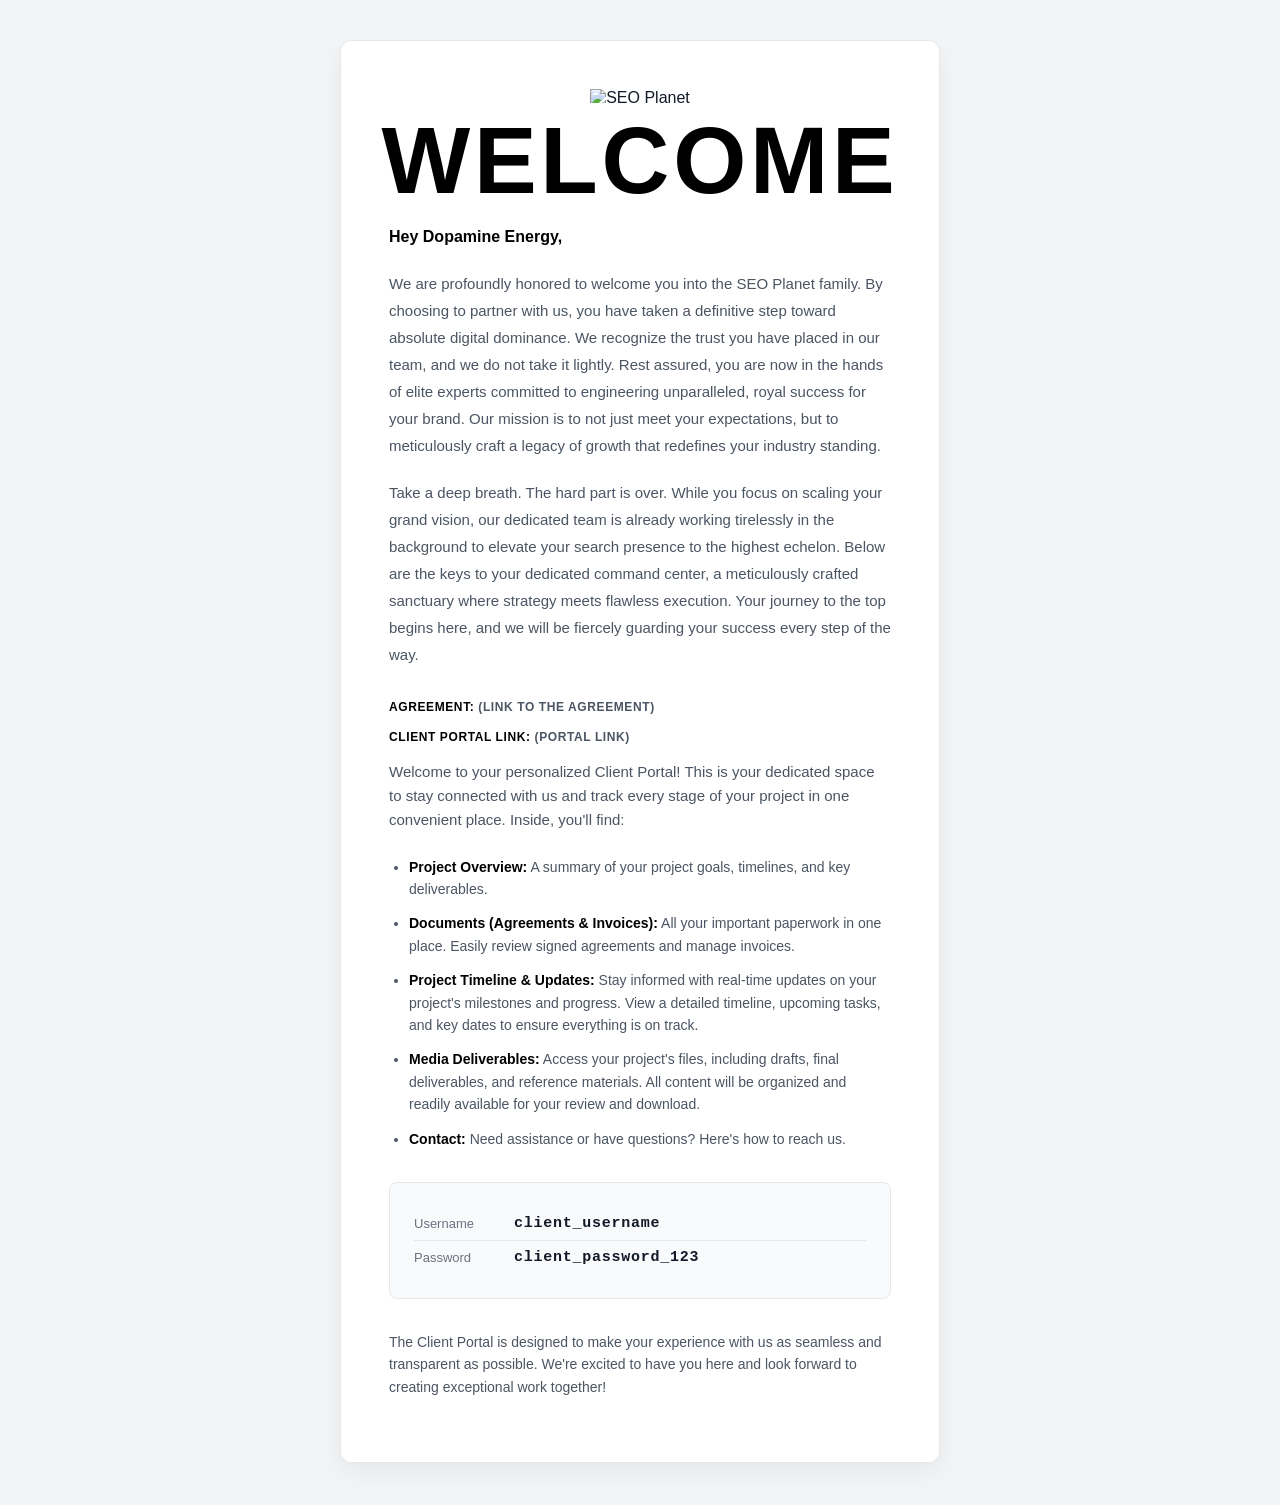
==== email_preview.html @ 51a79c88 "design: stretch WELCOME text to full width of header" ====
<!DOCTYPE html>
<html>
<body style="margin:0;padding:0;background-color:#F3F4F6;font-family:-apple-system,BlinkMacSystemFont,'Segoe UI',Roboto,Helvetica,Arial,sans-serif;color:#111827;">
  <table width="100%" cellpadding="0" cellspacing="0" style="background-color:#F3F4F6;padding:40px 20px;">
    <tr><td align="center">
      <table width="600" cellpadding="0" cellspacing="0" style="background:#ffffff;border-radius:12px;overflow:hidden;box-shadow:0 10px 25px rgba(0,0,0,0.05);border:1px solid #E5E7EB;">
        
        <!-- Welcome Header -->
        <tr><td style="padding:48px 20px 24px 20px;text-align:center;background:#ffffff;">
          <img src="https://portal.seoplanet.in/email-logo.png" alt="SEO Planet" style="height:14px;display:inline-block;margin:0 0 16px 0;" />
          <h1 style="margin:0;color:#000000;font-size:94px;font-weight:900;letter-spacing:0.04em;text-transform:uppercase;line-height:0.9;font-family:'Arial Black',Impact,sans-serif;width:100%;">WELCOME</h1>
        </td></tr>

        <!-- Welcome Message -->
        <tr><td style="padding:0 48px 32px 48px;text-align:left;background:#ffffff;">
          <p style="margin:0 0 24px 0;font-size:16px;font-weight:700;color:#000000;">
            Hey Dopamine Energy,
          </p>
          
          <p style="color:#4B5563;font-size:15px;line-height:1.8;margin:0 0 20px 0;">
            We are profoundly honored to welcome you into the SEO Planet family. By choosing to partner with us, you have taken a definitive step toward absolute digital dominance. We recognize the trust you have placed in our team, and we do not take it lightly. Rest assured, you are now in the hands of elite experts committed to engineering unparalleled, royal success for your brand. Our mission is to not just meet your expectations, but to meticulously craft a legacy of growth that redefines your industry standing.
          </p>
          
          <p style="color:#4B5563;font-size:15px;line-height:1.8;margin:0 0 32px 0;">
            Take a deep breath. The hard part is over. While you focus on scaling your grand vision, our dedicated team is already working tirelessly in the background to elevate your search presence to the highest echelon. Below are the keys to your dedicated command center, a meticulously crafted sanctuary where strategy meets flawless execution. Your journey to the top begins here, and we will be fiercely guarding your success every step of the way.
          </p>

          <p style="margin:0 0 16px 0;font-size:12px;font-weight:800;color:#000000;letter-spacing:0.05em;text-transform:uppercase;">
            AGREEMENT: <a href="#" style="color:#4B5563;text-decoration:none;">(LINK TO THE AGREEMENT)</a>
          </p>

          <p style="margin:0 0 16px 0;font-size:12px;font-weight:800;color:#000000;letter-spacing:0.05em;text-transform:uppercase;">
            CLIENT PORTAL LINK: <a href="https://portal.seoplanet.in" style="color:#4B5563;text-decoration:none;">(PORTAL LINK)</a>
          </p>
          
          <p style="color:#4B5563;font-size:15px;line-height:1.6;margin:0 0 24px 0;">
            Welcome to your personalized Client Portal! This is your dedicated space to stay connected with us and track every stage of your project in one convenient place. Inside, you'll find:
          </p>

          <ul style="color:#4B5563;font-size:14px;line-height:1.6;margin:0 0 32px 0;padding-left:20px;">
            <li style="margin-bottom:12px;"><strong style="color:#000000;">Project Overview:</strong> A summary of your project goals, timelines, and key deliverables.</li>
            <li style="margin-bottom:12px;"><strong style="color:#000000;">Documents (Agreements & Invoices):</strong> All your important paperwork in one place. Easily review signed agreements and manage invoices.</li>
            <li style="margin-bottom:12px;"><strong style="color:#000000;">Project Timeline & Updates:</strong> Stay informed with real-time updates on your project's milestones and progress. View a detailed timeline, upcoming tasks, and key dates to ensure everything is on track.</li>
            <li style="margin-bottom:12px;"><strong style="color:#000000;">Media Deliverables:</strong> Access your project's files, including drafts, final deliverables, and reference materials. All content will be organized and readily available for your review and download.</li>
            <li style="margin-bottom:12px;"><strong style="color:#000000;">Contact:</strong> Need assistance or have questions? Here's how to reach us.</li>
          </ul>

          <!-- Credentials Box -->
          <div style="background:#F9FAFB;border:1px solid #E5E7EB;border-radius:8px;padding:24px;margin-bottom:32px;">
            <table width="100%" cellpadding="0" cellspacing="0">
              <tr>
                <td style="padding:8px 0;color:#6B7280;font-size:13px;width:100px;border-bottom:1px solid #E5E7EB;">Username</td>
                <td style="padding:8px 0;color:#111827;font-size:15px;font-family:monospace;letter-spacing:0.05em;border-bottom:1px solid #E5E7EB;font-weight:700;">client_username</td>
              </tr>
              <tr>
                <td style="padding:8px 0;color:#6B7280;font-size:13px;">Password</td>
                <td style="padding:8px 0;color:#111827;font-size:15px;font-family:monospace;letter-spacing:0.05em;font-weight:700;">client_password_123</td>
              </tr>
            </table>
          </div>
          
          <p style="color:#4B5563;font-size:14px;line-height:1.6;margin:0 0 32px 0;">
            The Client Portal is designed to make your experience with us as seamless and transparent as possible. We're excited to have you here and look forward to creating exceptional work together!
          </p>
        </td></tr>
      </table>
    </td></tr>
  </table>
</body>
</html>
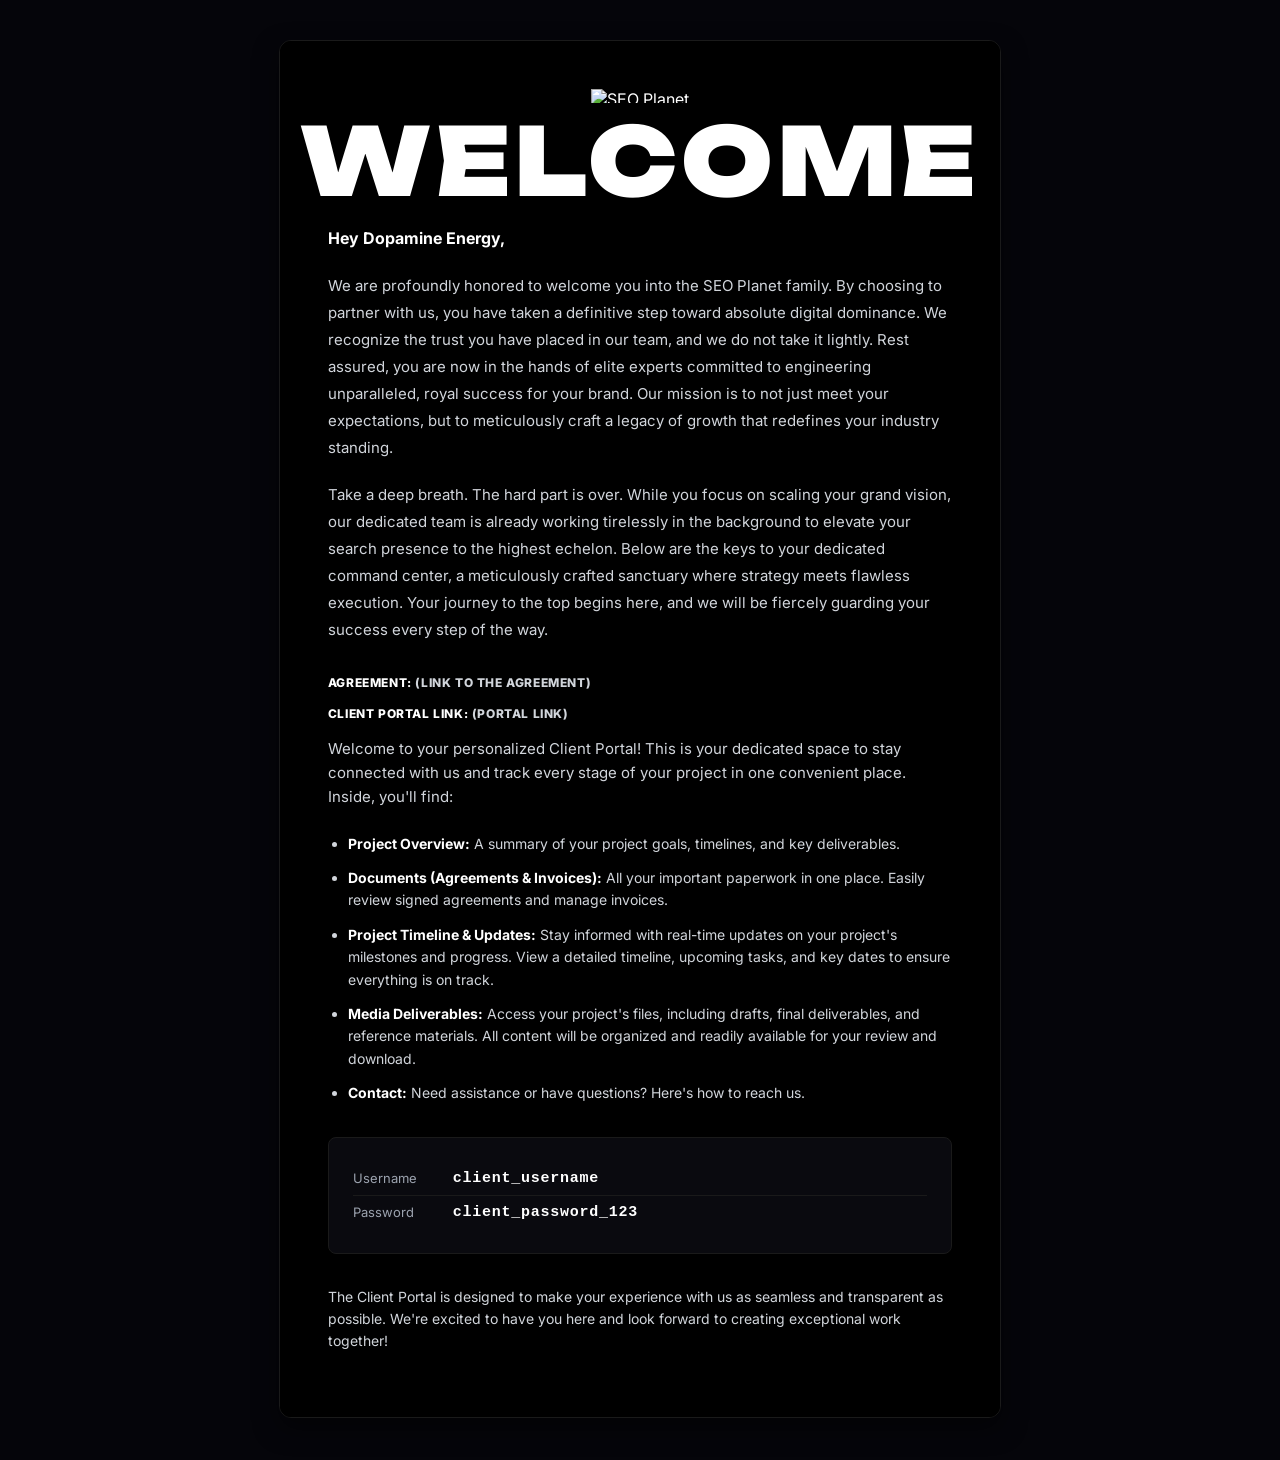
==== commit 85b51cbe: "design: switch back to premium black theme and use website fonts" ====
--- a/email_preview.html
+++ b/email_preview.html
@@ -1,65 +1,68 @@
 <!DOCTYPE html>
 <html>
-<body style="margin:0;padding:0;background-color:#F3F4F6;font-family:-apple-system,BlinkMacSystemFont,'Segoe UI',Roboto,Helvetica,Arial,sans-serif;color:#111827;">
-  <table width="100%" cellpadding="0" cellspacing="0" style="background-color:#F3F4F6;padding:40px 20px;">
+<head>
+  <link href="https://fonts.googleapis.com/css2?family=Inter:wght@400;500;600;700&family=Unbounded:wght@700;800;900&display=swap" rel="stylesheet">
+</head>
+<body style="margin:0;padding:0;background-color:#05050A;font-family:'Inter',system-ui,-apple-system,sans-serif;color:#ffffff;">
+  <table width="100%" cellpadding="0" cellspacing="0" style="background-color:#05050A;padding:40px 20px;">
     <tr><td align="center">
-      <table width="600" cellpadding="0" cellspacing="0" style="background:#ffffff;border-radius:12px;overflow:hidden;box-shadow:0 10px 25px rgba(0,0,0,0.05);border:1px solid #E5E7EB;">
+      <table width="600" cellpadding="0" cellspacing="0" style="background:#000000;border-radius:12px;overflow:hidden;box-shadow:0 10px 25px rgba(0,0,0,0.5);border:1px solid #1A1A1A;">
         
         <!-- Welcome Header -->
-        <tr><td style="padding:48px 20px 24px 20px;text-align:center;background:#ffffff;">
-          <img src="https://portal.seoplanet.in/email-logo.png" alt="SEO Planet" style="height:14px;display:inline-block;margin:0 0 16px 0;" />
-          <h1 style="margin:0;color:#000000;font-size:94px;font-weight:900;letter-spacing:0.04em;text-transform:uppercase;line-height:0.9;font-family:'Arial Black',Impact,sans-serif;width:100%;">WELCOME</h1>
+        <tr><td style="padding:48px 20px 24px 20px;text-align:center;background:#000000;">
+          <img src="https://portal.seoplanet.in/email-logo-white.png" alt="SEO Planet" style="height:14px;display:inline-block;margin:0 0 16px 0;" />
+          <h1 style="margin:0;color:#ffffff;font-size:94px;font-weight:900;letter-spacing:0.04em;text-transform:uppercase;line-height:0.9;font-family:'Unbounded',system-ui,sans-serif;width:100%;">WELCOME</h1>
         </td></tr>
 
         <!-- Welcome Message -->
-        <tr><td style="padding:0 48px 32px 48px;text-align:left;background:#ffffff;">
-          <p style="margin:0 0 24px 0;font-size:16px;font-weight:700;color:#000000;">
+        <tr><td style="padding:0 48px 32px 48px;text-align:left;background:#000000;">
+          <p style="margin:0 0 24px 0;font-size:16px;font-weight:700;color:#ffffff;">
             Hey Dopamine Energy,
           </p>
           
-          <p style="color:#4B5563;font-size:15px;line-height:1.8;margin:0 0 20px 0;">
+          <p style="color:#D1D5DB;font-size:15px;line-height:1.8;margin:0 0 20px 0;">
             We are profoundly honored to welcome you into the SEO Planet family. By choosing to partner with us, you have taken a definitive step toward absolute digital dominance. We recognize the trust you have placed in our team, and we do not take it lightly. Rest assured, you are now in the hands of elite experts committed to engineering unparalleled, royal success for your brand. Our mission is to not just meet your expectations, but to meticulously craft a legacy of growth that redefines your industry standing.
           </p>
           
-          <p style="color:#4B5563;font-size:15px;line-height:1.8;margin:0 0 32px 0;">
+          <p style="color:#D1D5DB;font-size:15px;line-height:1.8;margin:0 0 32px 0;">
             Take a deep breath. The hard part is over. While you focus on scaling your grand vision, our dedicated team is already working tirelessly in the background to elevate your search presence to the highest echelon. Below are the keys to your dedicated command center, a meticulously crafted sanctuary where strategy meets flawless execution. Your journey to the top begins here, and we will be fiercely guarding your success every step of the way.
           </p>
 
-          <p style="margin:0 0 16px 0;font-size:12px;font-weight:800;color:#000000;letter-spacing:0.05em;text-transform:uppercase;">
-            AGREEMENT: <a href="#" style="color:#4B5563;text-decoration:none;">(LINK TO THE AGREEMENT)</a>
+          <p style="margin:0 0 16px 0;font-size:12px;font-weight:800;color:#ffffff;letter-spacing:0.05em;text-transform:uppercase;">
+            AGREEMENT: <a href="#" style="color:#D1D5DB;text-decoration:none;">(LINK TO THE AGREEMENT)</a>
           </p>
 
-          <p style="margin:0 0 16px 0;font-size:12px;font-weight:800;color:#000000;letter-spacing:0.05em;text-transform:uppercase;">
-            CLIENT PORTAL LINK: <a href="https://portal.seoplanet.in" style="color:#4B5563;text-decoration:none;">(PORTAL LINK)</a>
+          <p style="margin:0 0 16px 0;font-size:12px;font-weight:800;color:#ffffff;letter-spacing:0.05em;text-transform:uppercase;">
+            CLIENT PORTAL LINK: <a href="https://portal.seoplanet.in" style="color:#D1D5DB;text-decoration:none;">(PORTAL LINK)</a>
           </p>
           
-          <p style="color:#4B5563;font-size:15px;line-height:1.6;margin:0 0 24px 0;">
+          <p style="color:#D1D5DB;font-size:15px;line-height:1.6;margin:0 0 24px 0;">
             Welcome to your personalized Client Portal! This is your dedicated space to stay connected with us and track every stage of your project in one convenient place. Inside, you'll find:
           </p>
 
-          <ul style="color:#4B5563;font-size:14px;line-height:1.6;margin:0 0 32px 0;padding-left:20px;">
-            <li style="margin-bottom:12px;"><strong style="color:#000000;">Project Overview:</strong> A summary of your project goals, timelines, and key deliverables.</li>
-            <li style="margin-bottom:12px;"><strong style="color:#000000;">Documents (Agreements & Invoices):</strong> All your important paperwork in one place. Easily review signed agreements and manage invoices.</li>
-            <li style="margin-bottom:12px;"><strong style="color:#000000;">Project Timeline & Updates:</strong> Stay informed with real-time updates on your project's milestones and progress. View a detailed timeline, upcoming tasks, and key dates to ensure everything is on track.</li>
-            <li style="margin-bottom:12px;"><strong style="color:#000000;">Media Deliverables:</strong> Access your project's files, including drafts, final deliverables, and reference materials. All content will be organized and readily available for your review and download.</li>
-            <li style="margin-bottom:12px;"><strong style="color:#000000;">Contact:</strong> Need assistance or have questions? Here's how to reach us.</li>
+          <ul style="color:#D1D5DB;font-size:14px;line-height:1.6;margin:0 0 32px 0;padding-left:20px;">
+            <li style="margin-bottom:12px;"><strong style="color:#ffffff;">Project Overview:</strong> A summary of your project goals, timelines, and key deliverables.</li>
+            <li style="margin-bottom:12px;"><strong style="color:#ffffff;">Documents (Agreements & Invoices):</strong> All your important paperwork in one place. Easily review signed agreements and manage invoices.</li>
+            <li style="margin-bottom:12px;"><strong style="color:#ffffff;">Project Timeline & Updates:</strong> Stay informed with real-time updates on your project's milestones and progress. View a detailed timeline, upcoming tasks, and key dates to ensure everything is on track.</li>
+            <li style="margin-bottom:12px;"><strong style="color:#ffffff;">Media Deliverables:</strong> Access your project's files, including drafts, final deliverables, and reference materials. All content will be organized and readily available for your review and download.</li>
+            <li style="margin-bottom:12px;"><strong style="color:#ffffff;">Contact:</strong> Need assistance or have questions? Here's how to reach us.</li>
           </ul>
 
           <!-- Credentials Box -->
-          <div style="background:#F9FAFB;border:1px solid #E5E7EB;border-radius:8px;padding:24px;margin-bottom:32px;">
+          <div style="background:#0A0A0F;border:1px solid #1A1A1A;border-radius:8px;padding:24px;margin-bottom:32px;">
             <table width="100%" cellpadding="0" cellspacing="0">
               <tr>
-                <td style="padding:8px 0;color:#6B7280;font-size:13px;width:100px;border-bottom:1px solid #E5E7EB;">Username</td>
-                <td style="padding:8px 0;color:#111827;font-size:15px;font-family:monospace;letter-spacing:0.05em;border-bottom:1px solid #E5E7EB;font-weight:700;">client_username</td>
+                <td style="padding:8px 0;color:#9CA3AF;font-size:13px;width:100px;border-bottom:1px solid #1A1A1A;">Username</td>
+                <td style="padding:8px 0;color:#ffffff;font-size:15px;font-family:monospace;letter-spacing:0.05em;border-bottom:1px solid #1A1A1A;font-weight:700;">client_username</td>
               </tr>
               <tr>
-                <td style="padding:8px 0;color:#6B7280;font-size:13px;">Password</td>
-                <td style="padding:8px 0;color:#111827;font-size:15px;font-family:monospace;letter-spacing:0.05em;font-weight:700;">client_password_123</td>
+                <td style="padding:8px 0;color:#9CA3AF;font-size:13px;">Password</td>
+                <td style="padding:8px 0;color:#ffffff;font-size:15px;font-family:monospace;letter-spacing:0.05em;font-weight:700;">client_password_123</td>
               </tr>
             </table>
           </div>
           
-          <p style="color:#4B5563;font-size:14px;line-height:1.6;margin:0 0 32px 0;">
+          <p style="color:#D1D5DB;font-size:14px;line-height:1.6;margin:0 0 32px 0;">
             The Client Portal is designed to make your experience with us as seamless and transparent as possible. We're excited to have you here and look forward to creating exceptional work together!
           </p>
         </td></tr>
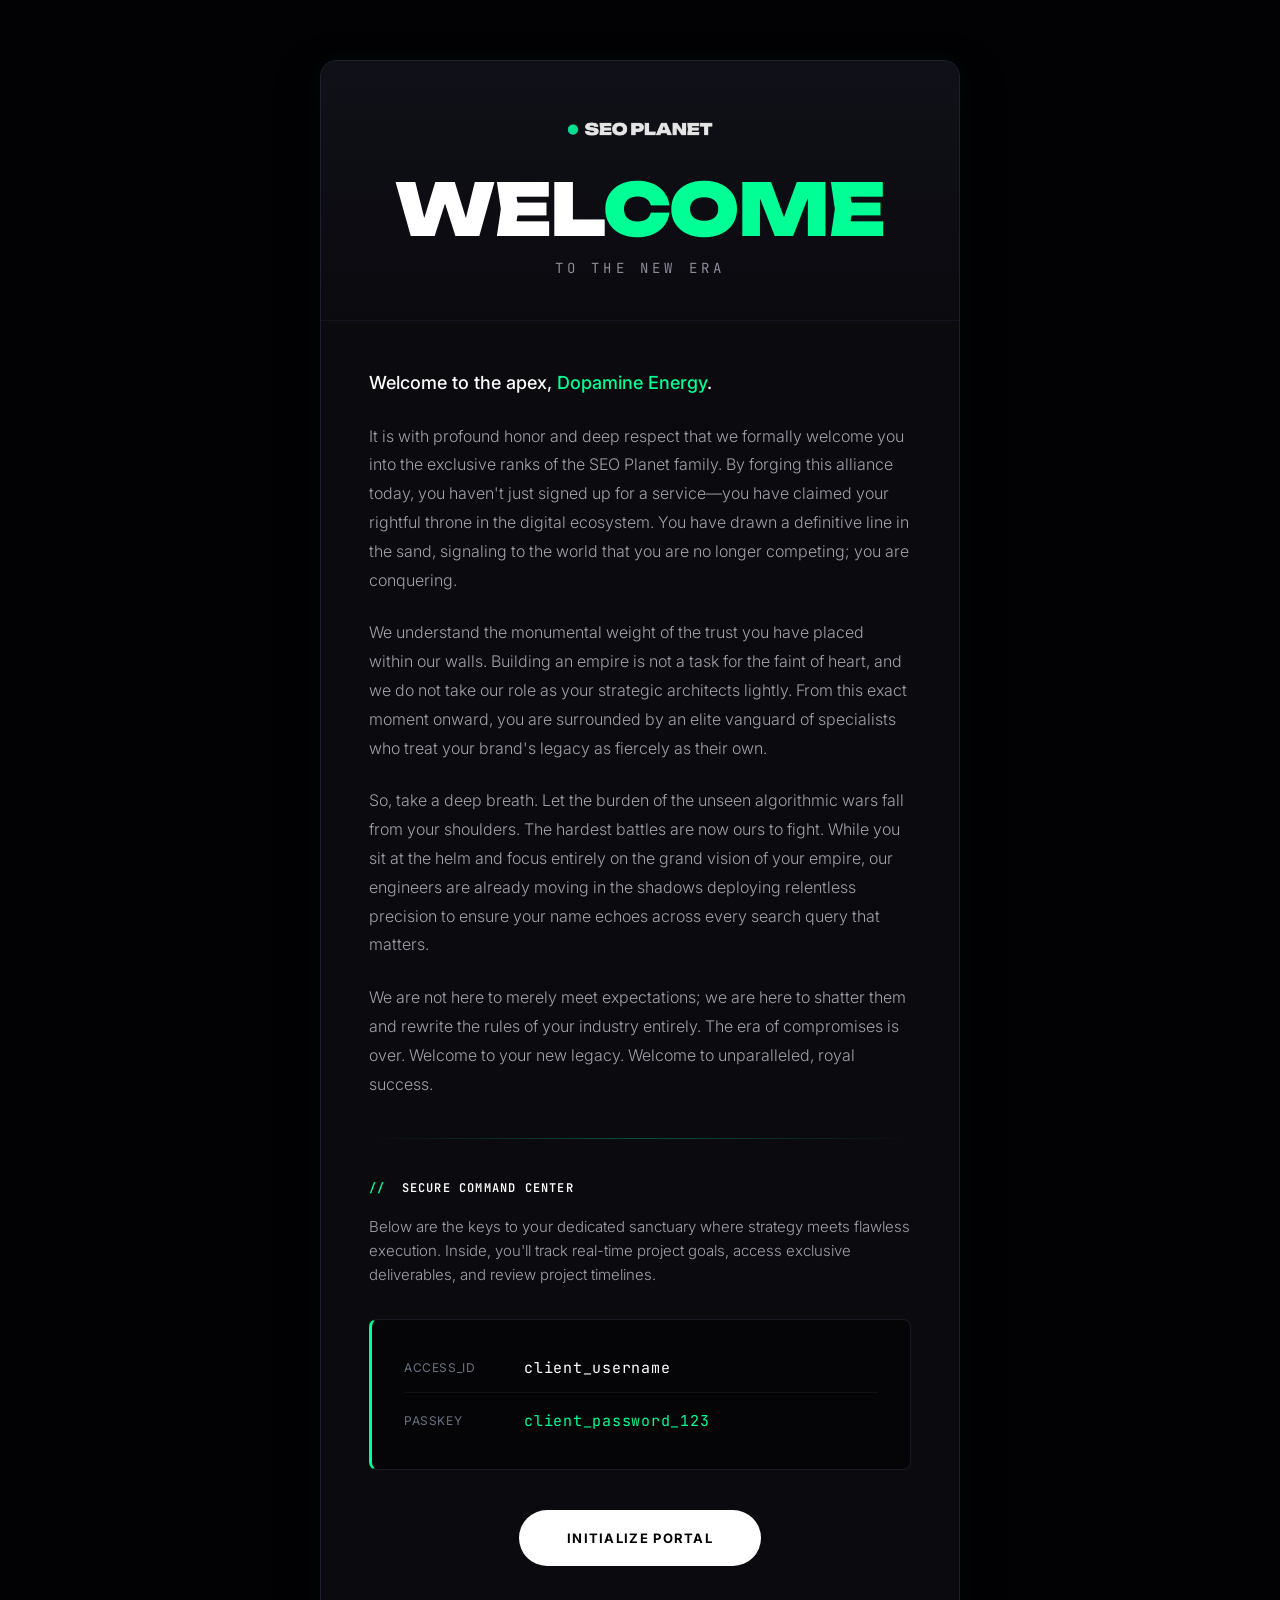
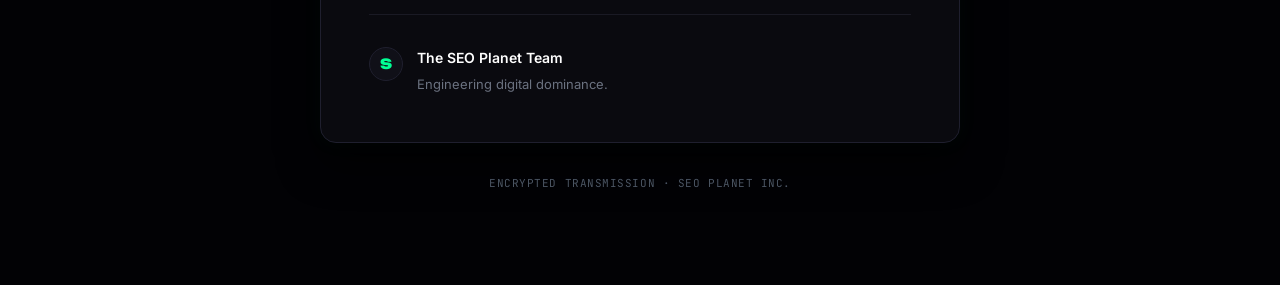
==== commit 537e7a28: "fix: remove dash from welcome email copy and apply premium design" ====
--- a/email_preview.html
+++ b/email_preview.html
@@ -1,72 +1,111 @@
 <!DOCTYPE html>
 <html>
 <head>
-  <link href="https://fonts.googleapis.com/css2?family=Inter:wght@400;500;600;700&family=Unbounded:wght@700;800;900&display=swap" rel="stylesheet">
+  <meta charset="utf-8">
+  <link href="https://fonts.googleapis.com/css2?family=Inter:wght@300;400;500;600&family=Unbounded:wght@400;600;800;900&family=JetBrains+Mono:wght@400;600&display=swap" rel="stylesheet">
 </head>
-<body style="margin:0;padding:0;background-color:#05050A;font-family:'Inter',system-ui,-apple-system,sans-serif;color:#ffffff;">
-  <table width="100%" cellpadding="0" cellspacing="0" style="background-color:#05050A;padding:40px 20px;">
+<body style="margin:0;padding:0;background-color:#020205;font-family:'Inter',system-ui,-apple-system,sans-serif;color:#ffffff;line-height:1.6;-webkit-font-smoothing:antialiased;">
+  <table width="100%" cellpadding="0" cellspacing="0" style="background-color:#020205;padding:60px 20px;">
     <tr><td align="center">
-      <table width="600" cellpadding="0" cellspacing="0" style="background:#000000;border-radius:12px;overflow:hidden;box-shadow:0 10px 25px rgba(0,0,0,0.5);border:1px solid #1A1A1A;">
+      
+      <!-- Main Container with subtle glowing border simulation -->
+      <table width="640" cellpadding="0" cellspacing="0" style="background:#0A0A0F;border-radius:16px;overflow:hidden;border:1px solid #1F1F2E;box-shadow:0 20px 40px rgba(0,0,0,0.8), 0 0 20px rgba(0,255,148,0.05);">
         
-        <!-- Welcome Header -->
-        <tr><td style="padding:48px 20px 24px 20px;text-align:center;background:#000000;">
-          <img src="https://portal.seoplanet.in/email-logo-white.png" alt="SEO Planet" style="height:14px;display:inline-block;margin:0 0 16px 0;" />
-          <h1 style="margin:0;color:#ffffff;font-size:94px;font-weight:900;letter-spacing:0.04em;text-transform:uppercase;line-height:0.9;font-family:'Unbounded',system-ui,sans-serif;width:100%;">WELCOME</h1>
+        <!-- Header Section -->
+        <tr><td style="padding:60px 48px 40px 48px;text-align:center;background:linear-gradient(180deg, #101018 0%, #0A0A0F 100%);border-bottom:1px solid #151520;">
+          <img src="frontend/public/email-logo-white.png" alt="SEO Planet" style="height:16px;display:inline-block;margin:0 0 32px 0;opacity:0.9;" />
+          
+          <h1 style="margin:0;color:#ffffff;font-size:72px;font-weight:900;letter-spacing:-0.02em;text-transform:uppercase;line-height:0.9;font-family:'Unbounded',system-ui,sans-serif;">
+            WEL<span style="color:#00FF94;">COME</span>
+          </h1>
+          <p style="margin:16px 0 0 0;font-size:14px;color:#8B8B99;letter-spacing:0.3em;text-transform:uppercase;font-family:'JetBrains Mono',monospace;">
+            To The New Era
+          </p>
         </td></tr>
 
-        <!-- Welcome Message -->
-        <tr><td style="padding:0 48px 32px 48px;text-align:left;background:#000000;">
-          <p style="margin:0 0 24px 0;font-size:16px;font-weight:700;color:#ffffff;">
-            Hey Dopamine Energy,
+        <!-- Content Section -->
+        <tr><td style="padding:48px;text-align:left;">
+          <p style="margin:0 0 24px 0;font-size:18px;font-weight:500;color:#ffffff;">
+            Welcome to the apex, <span style="color:#00FF94;">Dopamine Energy</span>.
           </p>
           
-          <p style="color:#D1D5DB;font-size:15px;line-height:1.8;margin:0 0 20px 0;">
-            We are profoundly honored to welcome you into the SEO Planet family. By choosing to partner with us, you have taken a definitive step toward absolute digital dominance. We recognize the trust you have placed in our team, and we do not take it lightly. Rest assured, you are now in the hands of elite experts committed to engineering unparalleled, royal success for your brand. Our mission is to not just meet your expectations, but to meticulously craft a legacy of growth that redefines your industry standing.
+          <p style="color:#A1A1AA;font-size:16px;line-height:1.8;margin:0 0 24px 0;font-weight:300;">
+            It is with profound honor and deep respect that we formally welcome you into the exclusive ranks of the SEO Planet family. By forging this alliance today, you haven't just signed up for a service&mdash;you have claimed your rightful throne in the digital ecosystem. You have drawn a definitive line in the sand, signaling to the world that you are no longer competing; you are conquering.
           </p>
           
-          <p style="color:#D1D5DB;font-size:15px;line-height:1.8;margin:0 0 32px 0;">
-            Take a deep breath. The hard part is over. While you focus on scaling your grand vision, our dedicated team is already working tirelessly in the background to elevate your search presence to the highest echelon. Below are the keys to your dedicated command center, a meticulously crafted sanctuary where strategy meets flawless execution. Your journey to the top begins here, and we will be fiercely guarding your success every step of the way.
+          <p style="color:#A1A1AA;font-size:16px;line-height:1.8;margin:0 0 24px 0;font-weight:300;">
+            We understand the monumental weight of the trust you have placed within our walls. Building an empire is not a task for the faint of heart, and we do not take our role as your strategic architects lightly. From this exact moment onward, you are surrounded by an elite vanguard of specialists who treat your brand's legacy as fiercely as their own.
           </p>
 
-          <p style="margin:0 0 16px 0;font-size:12px;font-weight:800;color:#ffffff;letter-spacing:0.05em;text-transform:uppercase;">
-            AGREEMENT: <a href="#" style="color:#D1D5DB;text-decoration:none;">(LINK TO THE AGREEMENT)</a>
+          <p style="color:#A1A1AA;font-size:16px;line-height:1.8;margin:0 0 24px 0;font-weight:300;">
+            So, take a deep breath. Let the burden of the unseen algorithmic wars fall from your shoulders. The hardest battles are now ours to fight. While you sit at the helm and focus entirely on the grand vision of your empire, our engineers are already moving in the shadows deploying relentless precision to ensure your name echoes across every search query that matters.
           </p>
 
-          <p style="margin:0 0 16px 0;font-size:12px;font-weight:800;color:#ffffff;letter-spacing:0.05em;text-transform:uppercase;">
-            CLIENT PORTAL LINK: <a href="https://portal.seoplanet.in" style="color:#D1D5DB;text-decoration:none;">(PORTAL LINK)</a>
-          </p>
-          
-          <p style="color:#D1D5DB;font-size:15px;line-height:1.6;margin:0 0 24px 0;">
-            Welcome to your personalized Client Portal! This is your dedicated space to stay connected with us and track every stage of your project in one convenient place. Inside, you'll find:
+          <p style="color:#A1A1AA;font-size:16px;line-height:1.8;margin:0 0 40px 0;font-weight:300;">
+            We are not here to merely meet expectations; we are here to shatter them and rewrite the rules of your industry entirely. The era of compromises is over. Welcome to your new legacy. Welcome to unparalleled, royal success.
           </p>
 
-          <ul style="color:#D1D5DB;font-size:14px;line-height:1.6;margin:0 0 32px 0;padding-left:20px;">
-            <li style="margin-bottom:12px;"><strong style="color:#ffffff;">Project Overview:</strong> A summary of your project goals, timelines, and key deliverables.</li>
-            <li style="margin-bottom:12px;"><strong style="color:#ffffff;">Documents (Agreements & Invoices):</strong> All your important paperwork in one place. Easily review signed agreements and manage invoices.</li>
-            <li style="margin-bottom:12px;"><strong style="color:#ffffff;">Project Timeline & Updates:</strong> Stay informed with real-time updates on your project's milestones and progress. View a detailed timeline, upcoming tasks, and key dates to ensure everything is on track.</li>
-            <li style="margin-bottom:12px;"><strong style="color:#ffffff;">Media Deliverables:</strong> Access your project's files, including drafts, final deliverables, and reference materials. All content will be organized and readily available for your review and download.</li>
-            <li style="margin-bottom:12px;"><strong style="color:#ffffff;">Contact:</strong> Need assistance or have questions? Here's how to reach us.</li>
-          </ul>
+          <!-- Divider -->
+          <table width="100%" cellpadding="0" cellspacing="0" style="margin-bottom:40px;">
+            <tr><td style="height:1px;background:linear-gradient(90deg, rgba(0,255,148,0) 0%, rgba(0,255,148,0.3) 50%, rgba(0,255,148,0) 100%);"></td></tr>
+          </table>
 
-          <!-- Credentials Box -->
-          <div style="background:#0A0A0F;border:1px solid #1A1A1A;border-radius:8px;padding:24px;margin-bottom:32px;">
+          <h3 style="margin:0 0 16px 0;font-size:12px;font-weight:600;color:#ffffff;letter-spacing:0.1em;text-transform:uppercase;font-family:'JetBrains Mono',monospace;">
+            <span style="color:#00FF94;margin-right:8px;">//</span> SECURE COMMAND CENTER
+          </h3>
+          
+          <p style="color:#A1A1AA;font-size:15px;line-height:1.6;margin:0 0 32px 0;font-weight:300;">
+            Below are the keys to your dedicated sanctuary where strategy meets flawless execution. Inside, you'll track real-time project goals, access exclusive deliverables, and review project timelines.
+          </p>
+
+          <!-- Credentials Card - Premium Glass/Terminal effect -->
+          <div style="background:#050508;border:1px solid #1A1A24;border-left:3px solid #00FF94;border-radius:8px;padding:24px 32px;margin-bottom:40px;">
             <table width="100%" cellpadding="0" cellspacing="0">
               <tr>
-                <td style="padding:8px 0;color:#9CA3AF;font-size:13px;width:100px;border-bottom:1px solid #1A1A1A;">Username</td>
-                <td style="padding:8px 0;color:#ffffff;font-size:15px;font-family:monospace;letter-spacing:0.05em;border-bottom:1px solid #1A1A1A;font-weight:700;">client_username</td>
+                <td style="padding:12px 0;color:#6B7280;font-size:12px;text-transform:uppercase;letter-spacing:0.05em;width:120px;border-bottom:1px solid rgba(255,255,255,0.05);">ACCESS_ID</td>
+                <td style="padding:12px 0;color:#ffffff;font-size:15px;font-family:'JetBrains Mono',monospace;letter-spacing:0.05em;border-bottom:1px solid rgba(255,255,255,0.05);">client_username</td>
               </tr>
               <tr>
-                <td style="padding:8px 0;color:#9CA3AF;font-size:13px;">Password</td>
-                <td style="padding:8px 0;color:#ffffff;font-size:15px;font-family:monospace;letter-spacing:0.05em;font-weight:700;">client_password_123</td>
+                <td style="padding:12px 0;color:#6B7280;font-size:12px;text-transform:uppercase;letter-spacing:0.05em;padding-top:16px;">PASSKEY</td>
+                <td style="padding:12px 0;color:#00FF94;font-size:15px;font-family:'JetBrains Mono',monospace;letter-spacing:0.05em;padding-top:16px;">client_password_123</td>
               </tr>
             </table>
           </div>
           
-          <p style="color:#D1D5DB;font-size:14px;line-height:1.6;margin:0 0 32px 0;">
-            The Client Portal is designed to make your experience with us as seamless and transparent as possible. We're excited to have you here and look forward to creating exceptional work together!
+          <!-- Premium Button -->
+          <table width="100%" cellpadding="0" cellspacing="0" style="margin-bottom:48px;">
+            <tr><td align="center">
+              <a href="https://portal.seoplanet.in" style="display:inline-block;background:#ffffff;color:#000000;text-decoration:none;font-size:13px;font-weight:700;letter-spacing:0.1em;text-transform:uppercase;padding:18px 48px;border-radius:100px;font-family:'Inter',sans-serif;">
+                INITIALIZE PORTAL
+              </a>
+            </td></tr>
+          </table>
+          
+          <!-- Signature -->
+          <table width="100%" cellpadding="0" cellspacing="0" style="border-top:1px solid #1A1A24;padding-top:32px;">
+            <tr>
+              <td style="width:48px;vertical-align:top;">
+                <div style="width:32px;height:32px;background:#101018;border-radius:50%;border:1px solid #1F1F2E;display:inline-block;text-align:center;line-height:32px;color:#00FF94;font-family:'Unbounded',sans-serif;font-size:14px;font-weight:900;">S</div>
+              </td>
+              <td>
+                <p style="margin:0;color:#ffffff;font-size:14px;font-weight:600;">The SEO Planet Team</p>
+                <p style="margin:4px 0 0 0;color:#6B7280;font-size:13px;">Engineering digital dominance.</p>
+              </td>
+            </tr>
+          </table>
+
+        </td></tr>
+      </table>
+      
+      <!-- Footer Text -->
+      <table width="640" cellpadding="0" cellspacing="0">
+        <tr><td style="padding:32px 0;text-align:center;">
+          <p style="margin:0;color:#4B5563;font-size:11px;font-family:'JetBrains Mono',monospace;letter-spacing:0.05em;">
+            ENCRYPTED TRANSMISSION &middot; SEO PLANET INC.
           </p>
         </td></tr>
       </table>
+
     </td></tr>
   </table>
 </body>
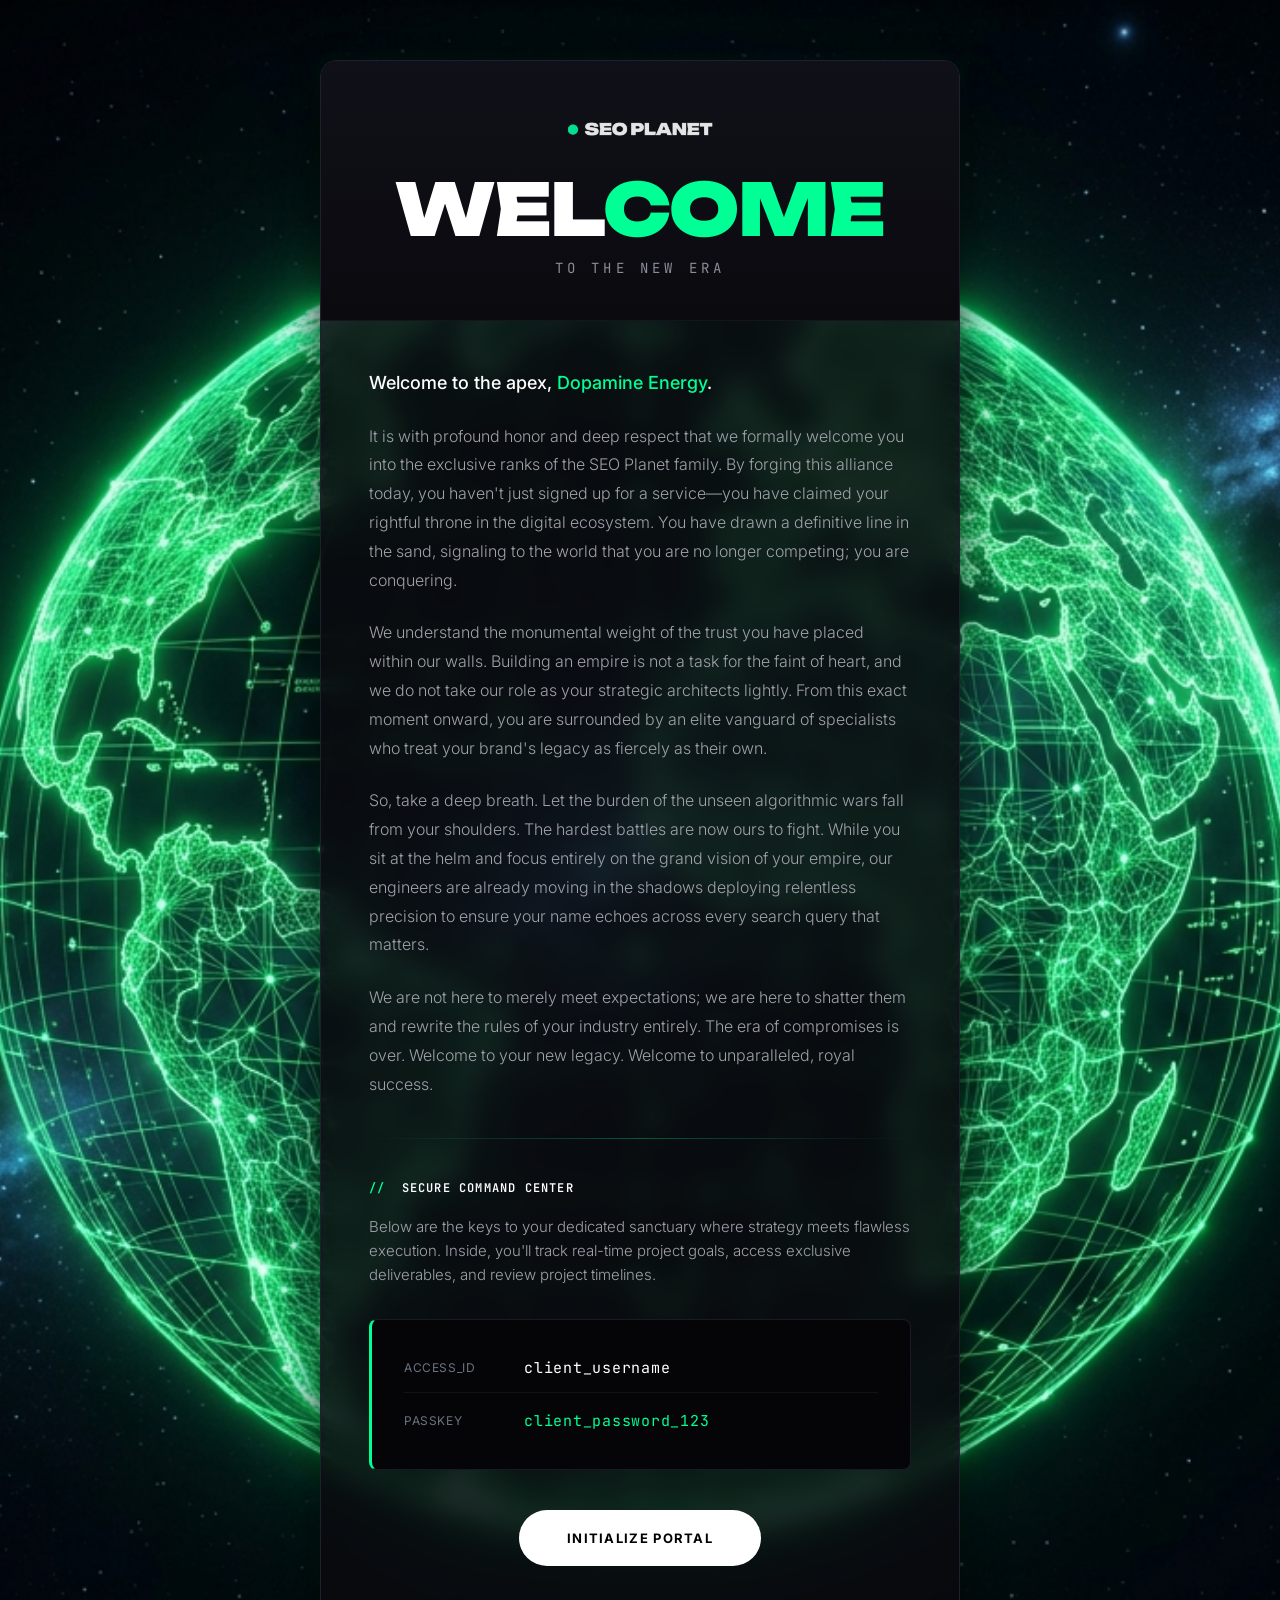
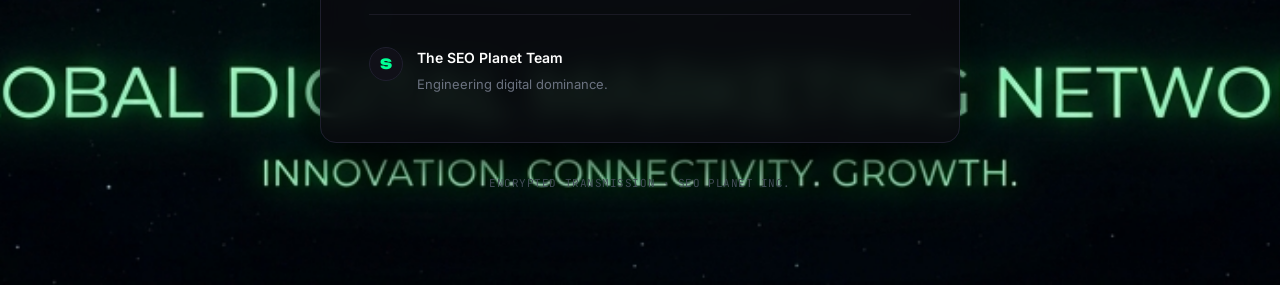
==== commit 62d61119: "feat: add orbital planet background to welcome email" ====
--- a/email_preview.html
+++ b/email_preview.html
@@ -5,11 +5,11 @@
   <link href="https://fonts.googleapis.com/css2?family=Inter:wght@300;400;500;600&family=Unbounded:wght@400;600;800;900&family=JetBrains+Mono:wght@400;600&display=swap" rel="stylesheet">
 </head>
 <body style="margin:0;padding:0;background-color:#020205;font-family:'Inter',system-ui,-apple-system,sans-serif;color:#ffffff;line-height:1.6;-webkit-font-smoothing:antialiased;">
-  <table width="100%" cellpadding="0" cellspacing="0" style="background-color:#020205;padding:60px 20px;">
+  <table width="100%" cellpadding="0" cellspacing="0" background="frontend/public/orbital-planet-bg.png" style="background-color:#020205; background-image:url('frontend/public/orbital-planet-bg.png'); background-size:cover; background-position:center top; background-repeat:no-repeat; padding:60px 20px;">
     <tr><td align="center">
       
       <!-- Main Container with subtle glowing border simulation -->
-      <table width="640" cellpadding="0" cellspacing="0" style="background:#0A0A0F;border-radius:16px;overflow:hidden;border:1px solid #1F1F2E;box-shadow:0 20px 40px rgba(0,0,0,0.8), 0 0 20px rgba(0,255,148,0.05);">
+      <table width="640" cellpadding="0" cellspacing="0" style="background:rgba(10,10,15,0.85);backdrop-filter:blur(12px);border-radius:16px;overflow:hidden;border:1px solid #1F1F2E;box-shadow:0 20px 40px rgba(0,0,0,0.8), 0 0 20px rgba(0,255,148,0.05);">
         
         <!-- Header Section -->
         <tr><td style="padding:60px 48px 40px 48px;text-align:center;background:linear-gradient(180deg, #101018 0%, #0A0A0F 100%);border-bottom:1px solid #151520;">
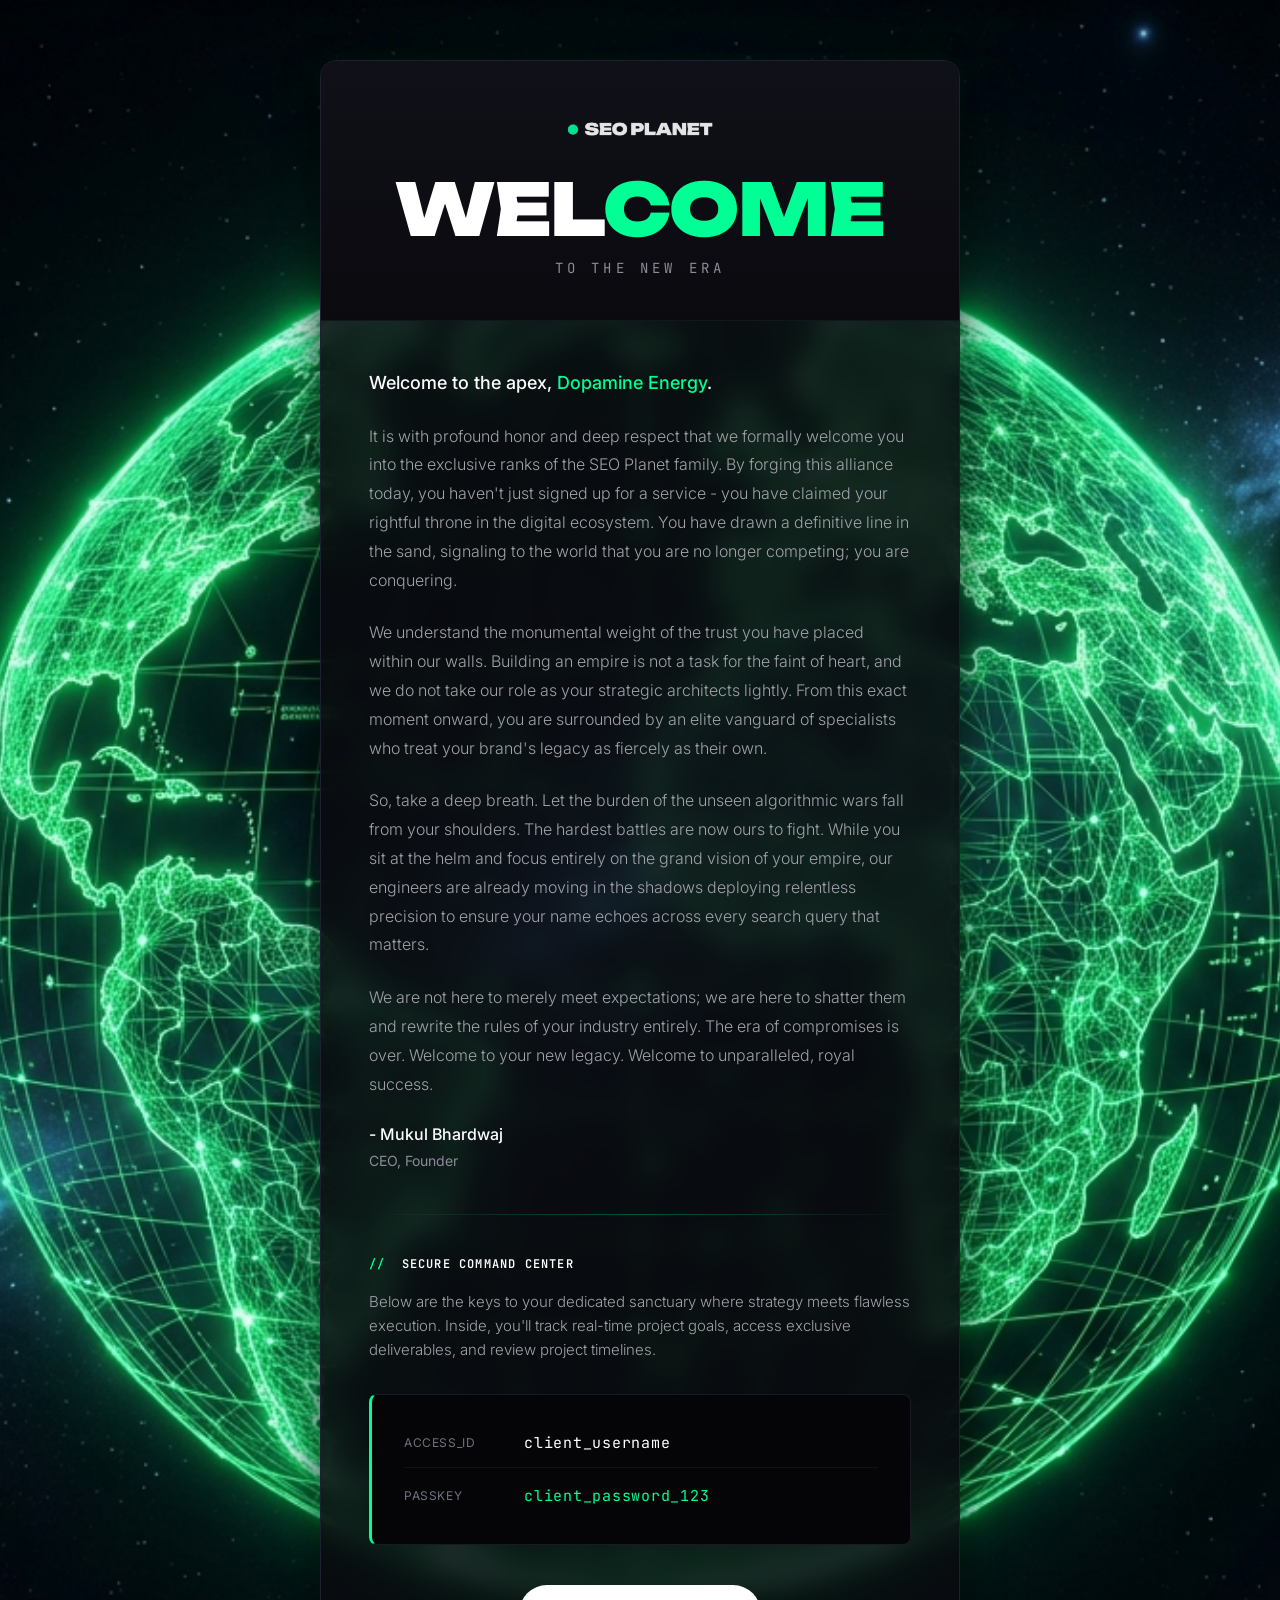
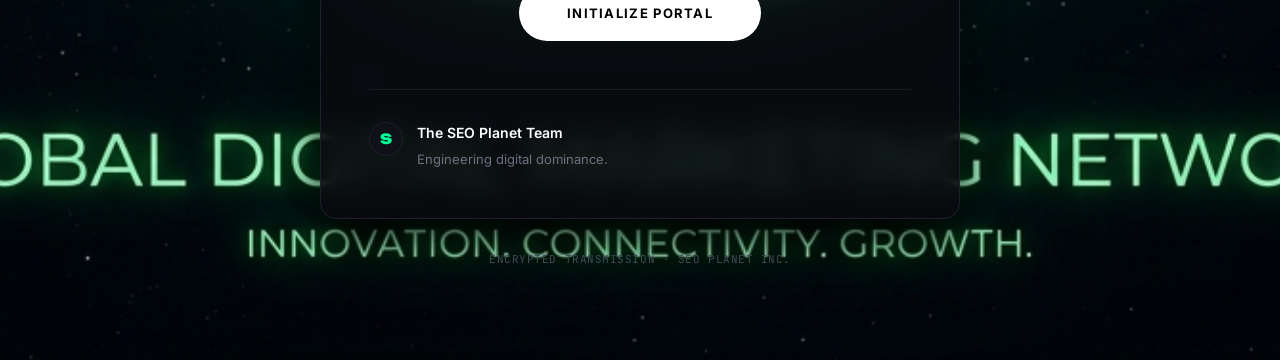
==== commit ab5e4631: "feat: add CEO signature to welcome email intro" ====
--- a/email_preview.html
+++ b/email_preview.html
@@ -30,7 +30,7 @@
           </p>
           
           <p style="color:#A1A1AA;font-size:16px;line-height:1.8;margin:0 0 24px 0;font-weight:300;">
-            It is with profound honor and deep respect that we formally welcome you into the exclusive ranks of the SEO Planet family. By forging this alliance today, you haven't just signed up for a service&mdash;you have claimed your rightful throne in the digital ecosystem. You have drawn a definitive line in the sand, signaling to the world that you are no longer competing; you are conquering.
+            It is with profound honor and deep respect that we formally welcome you into the exclusive ranks of the SEO Planet family. By forging this alliance today, you haven't just signed up for a service - you have claimed your rightful throne in the digital ecosystem. You have drawn a definitive line in the sand, signaling to the world that you are no longer competing; you are conquering.
           </p>
           
           <p style="color:#A1A1AA;font-size:16px;line-height:1.8;margin:0 0 24px 0;font-weight:300;">
@@ -41,8 +41,13 @@
             So, take a deep breath. Let the burden of the unseen algorithmic wars fall from your shoulders. The hardest battles are now ours to fight. While you sit at the helm and focus entirely on the grand vision of your empire, our engineers are already moving in the shadows deploying relentless precision to ensure your name echoes across every search query that matters.
           </p>
 
-          <p style="color:#A1A1AA;font-size:16px;line-height:1.8;margin:0 0 40px 0;font-weight:300;">
+          <p style="color:#A1A1AA;font-size:16px;line-height:1.8;margin:0 0 24px 0;font-weight:300;">
             We are not here to merely meet expectations; we are here to shatter them and rewrite the rules of your industry entirely. The era of compromises is over. Welcome to your new legacy. Welcome to unparalleled, royal success.
+          </p>
+
+          <p style="color:#ffffff;font-size:16px;line-height:1.6;margin:0 0 40px 0;font-weight:500;">
+            - Mukul Bhardwaj<br>
+            <span style="font-size:14px;color:#8B8B99;font-weight:400;">CEO, Founder</span>
           </p>
 
           <!-- Divider -->
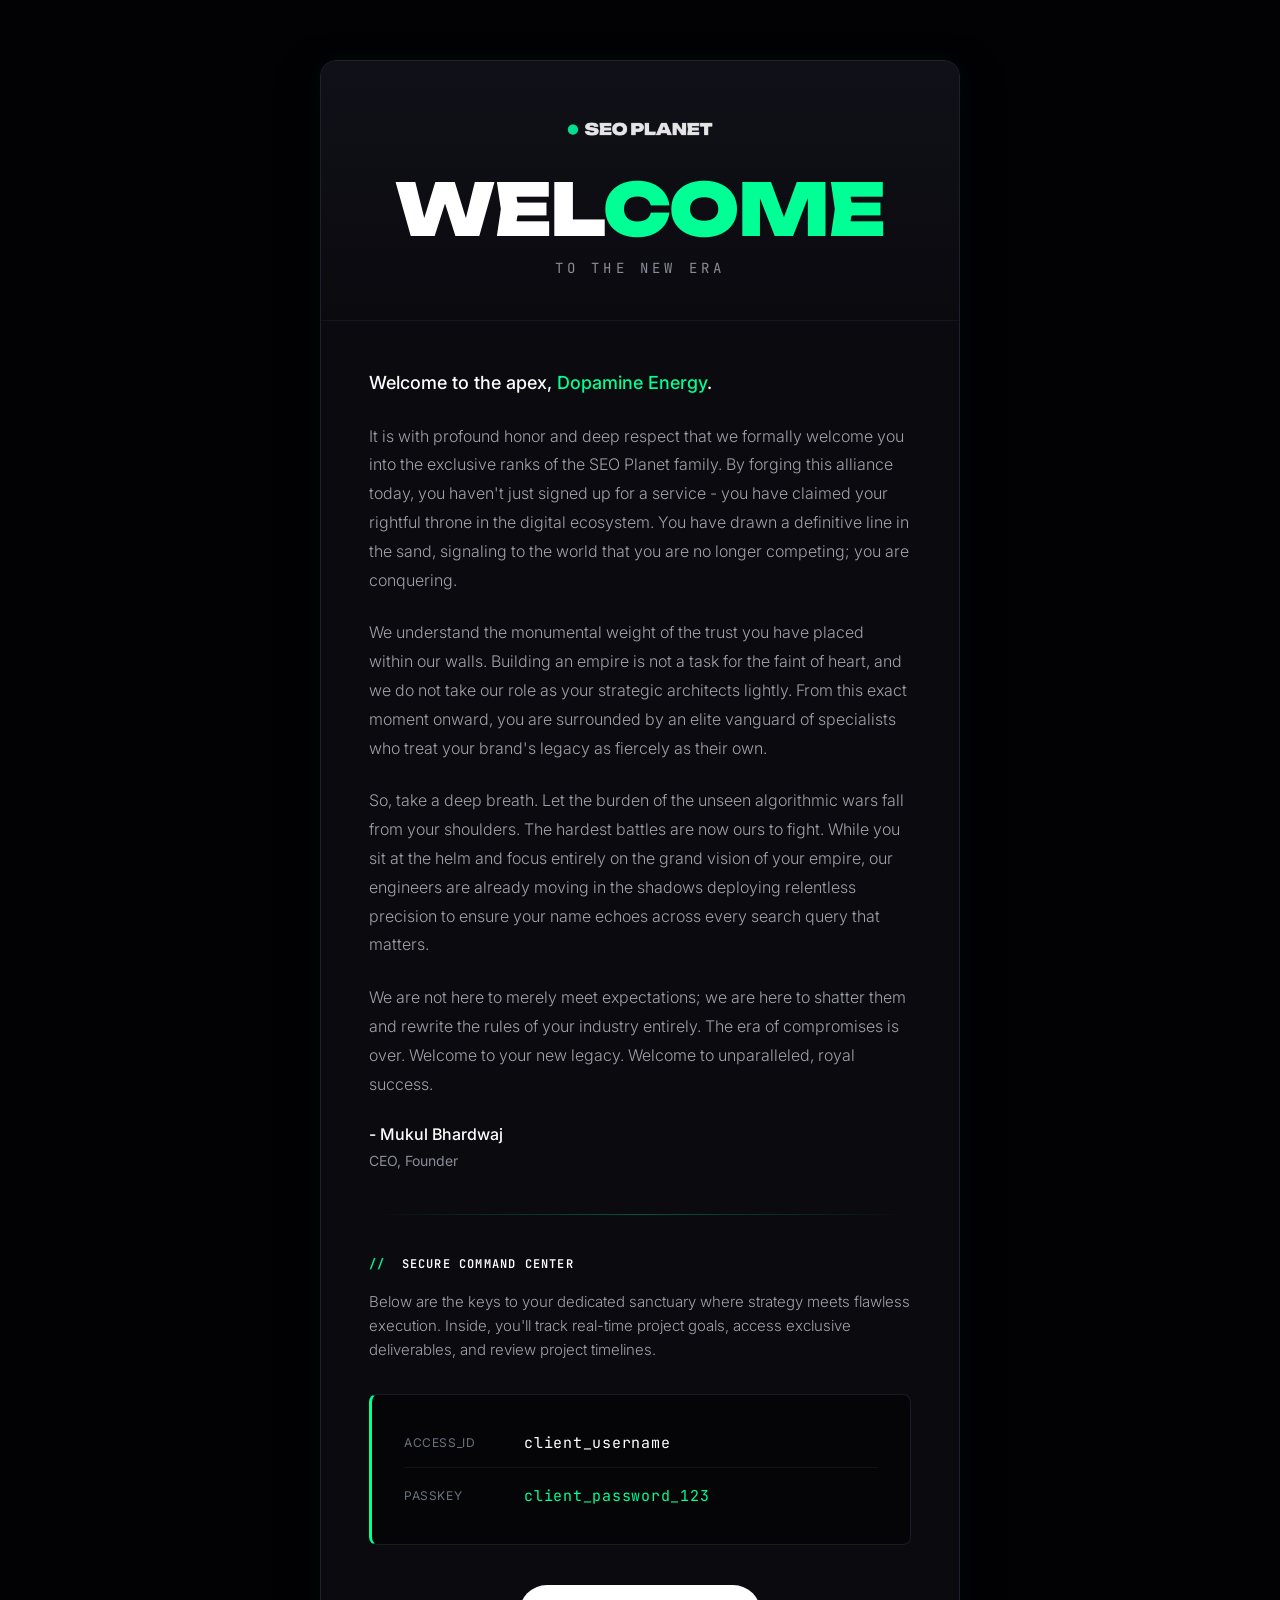
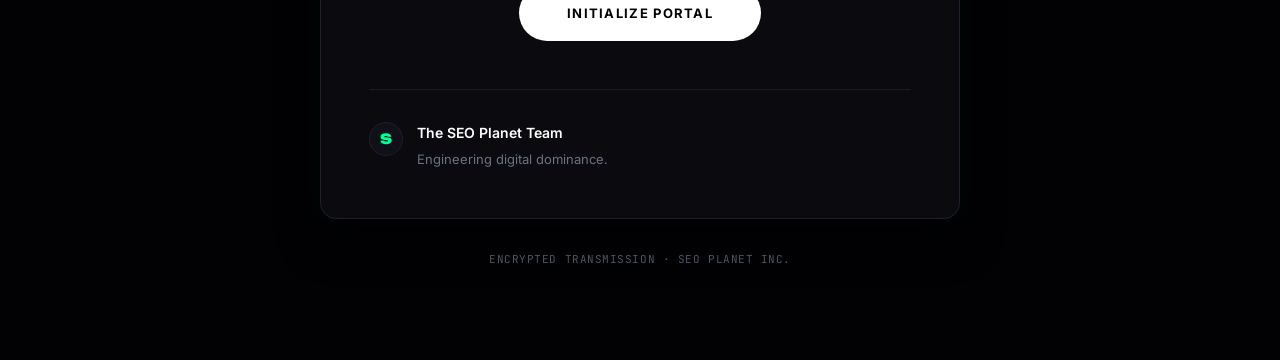
==== commit 02343043: "style: remove orbital planet background image from email template" ====
--- a/email_preview.html
+++ b/email_preview.html
@@ -5,11 +5,11 @@
   <link href="https://fonts.googleapis.com/css2?family=Inter:wght@300;400;500;600&family=Unbounded:wght@400;600;800;900&family=JetBrains+Mono:wght@400;600&display=swap" rel="stylesheet">
 </head>
 <body style="margin:0;padding:0;background-color:#020205;font-family:'Inter',system-ui,-apple-system,sans-serif;color:#ffffff;line-height:1.6;-webkit-font-smoothing:antialiased;">
-  <table width="100%" cellpadding="0" cellspacing="0" background="frontend/public/orbital-planet-bg.png" style="background-color:#020205; background-image:url('frontend/public/orbital-planet-bg.png'); background-size:cover; background-position:center top; background-repeat:no-repeat; padding:60px 20px;">
+  <table width="100%" cellpadding="0" cellspacing="0" style="background-color:#020205;padding:60px 20px;">
     <tr><td align="center">
       
       <!-- Main Container with subtle glowing border simulation -->
-      <table width="640" cellpadding="0" cellspacing="0" style="background:rgba(10,10,15,0.85);backdrop-filter:blur(12px);border-radius:16px;overflow:hidden;border:1px solid #1F1F2E;box-shadow:0 20px 40px rgba(0,0,0,0.8), 0 0 20px rgba(0,255,148,0.05);">
+      <table width="640" cellpadding="0" cellspacing="0" style="background:#0A0A0F;border-radius:16px;overflow:hidden;border:1px solid #1F1F2E;box-shadow:0 20px 40px rgba(0,0,0,0.8), 0 0 20px rgba(0,255,148,0.05);">
         
         <!-- Header Section -->
         <tr><td style="padding:60px 48px 40px 48px;text-align:center;background:linear-gradient(180deg, #101018 0%, #0A0A0F 100%);border-bottom:1px solid #151520;">
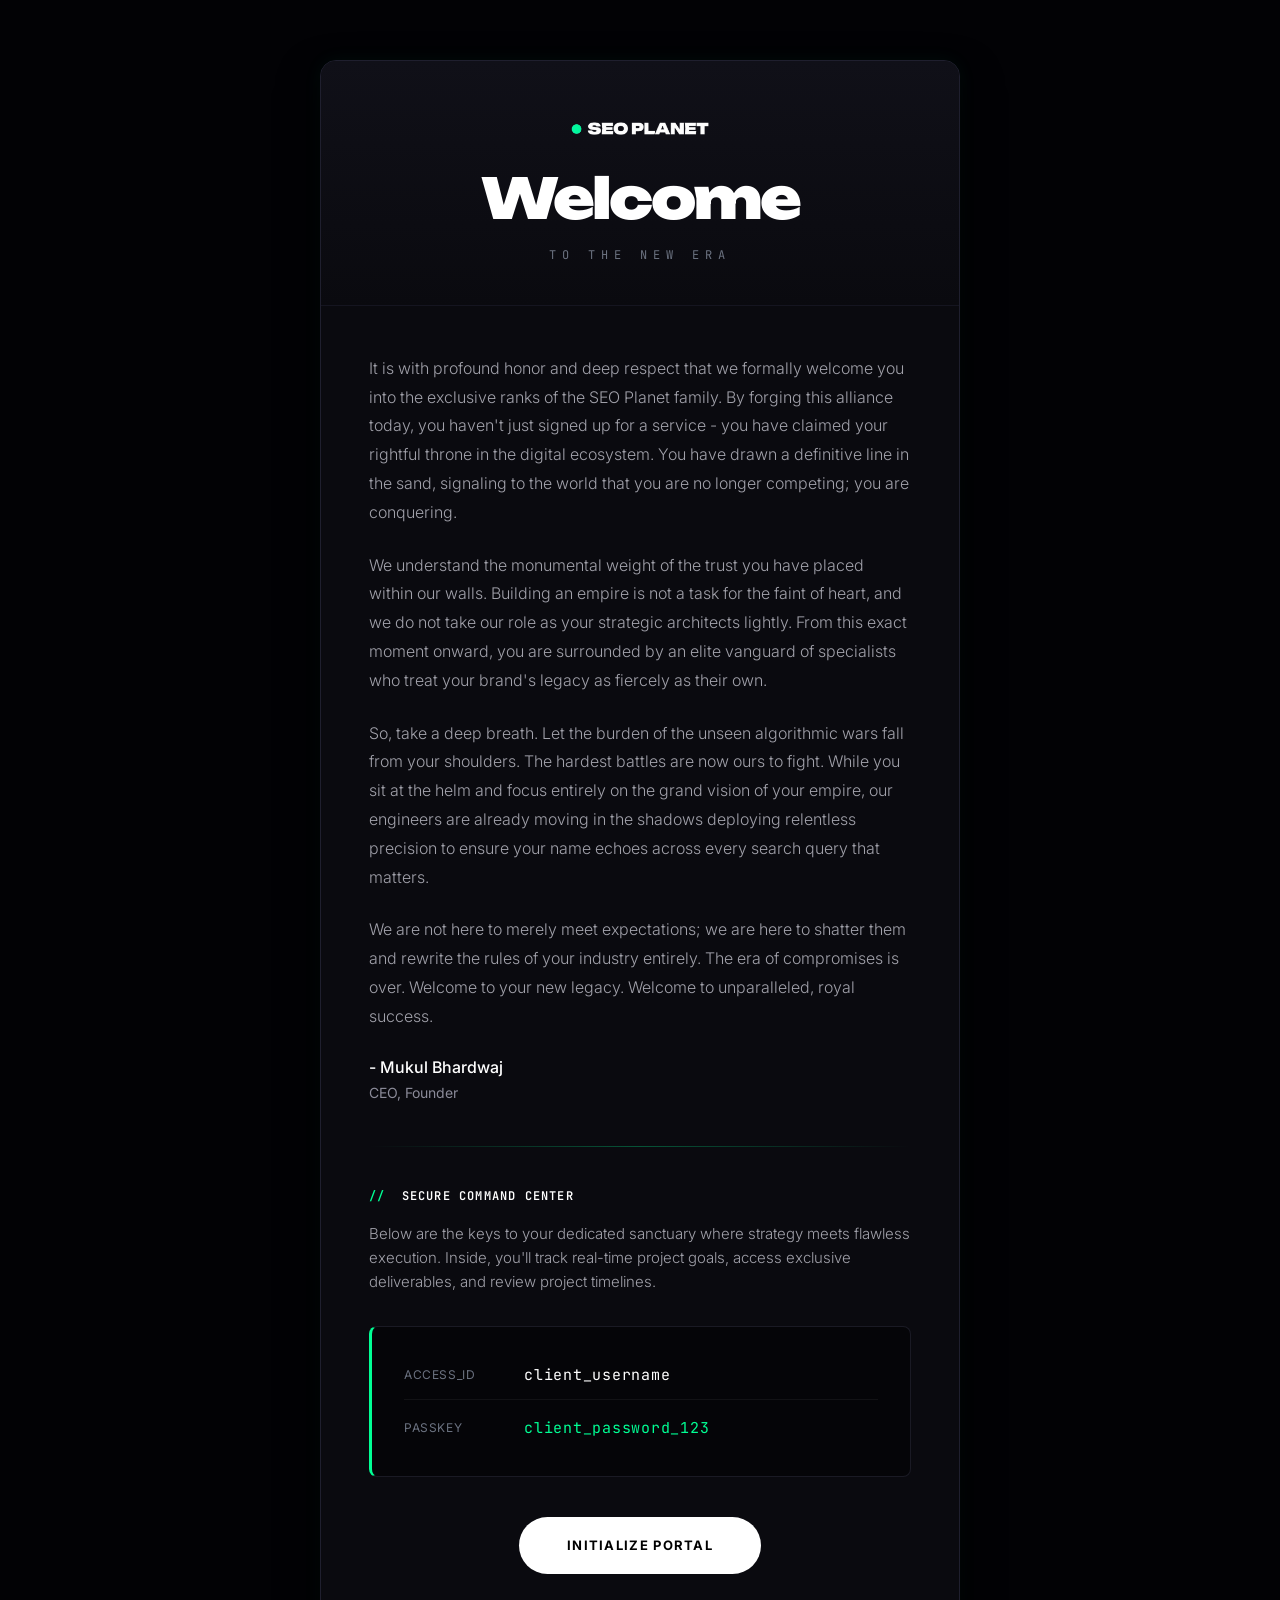
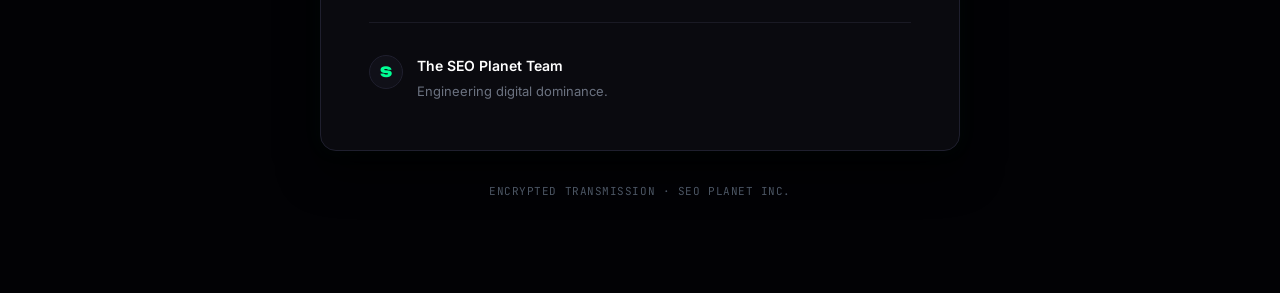
==== commit 106667e2: "style: shift welcome title to header and use client font" ====
--- a/email_preview.html
+++ b/email_preview.html
@@ -13,22 +13,17 @@
         
         <!-- Header Section -->
         <tr><td style="padding:60px 48px 40px 48px;text-align:center;background:linear-gradient(180deg, #101018 0%, #0A0A0F 100%);border-bottom:1px solid #151520;">
-          <img src="frontend/public/email-logo-white.png" alt="SEO Planet" style="height:16px;display:inline-block;margin:0 0 32px 0;opacity:0.9;" />
-          
-          <h1 style="margin:0;color:#ffffff;font-size:72px;font-weight:900;letter-spacing:-0.02em;text-transform:uppercase;line-height:0.9;font-family:'Unbounded',system-ui,sans-serif;">
-            WEL<span style="color:#00FF94;">COME</span>
+          <img src="frontend/public/email-logo-white.png" alt="SEO Planet" width="140" style="display:block;margin:0 auto 32px auto;border:0;" />
+          <h1 style="font-family:'Unbounded',sans-serif;font-weight:900;font-size:56px;letter-spacing:-0.05em;margin:0 0 16px 0;color:#ffffff;line-height:1.1;">
+            Welcome
           </h1>
-          <p style="margin:16px 0 0 0;font-size:14px;color:#8B8B99;letter-spacing:0.3em;text-transform:uppercase;font-family:'JetBrains Mono',monospace;">
+          <p style="margin:0;color:#6B7280;font-size:12px;letter-spacing:6px;text-transform:uppercase;font-family:'JetBrains Mono',monospace;">
             To The New Era
           </p>
         </td></tr>
 
         <!-- Content Section -->
         <tr><td style="padding:48px;text-align:left;">
-          <p style="margin:0 0 24px 0;font-size:18px;font-weight:500;color:#ffffff;">
-            Welcome to the apex, <span style="color:#00FF94;">Dopamine Energy</span>.
-          </p>
-          
           <p style="color:#A1A1AA;font-size:16px;line-height:1.8;margin:0 0 24px 0;font-weight:300;">
             It is with profound honor and deep respect that we formally welcome you into the exclusive ranks of the SEO Planet family. By forging this alliance today, you haven't just signed up for a service - you have claimed your rightful throne in the digital ecosystem. You have drawn a definitive line in the sand, signaling to the world that you are no longer competing; you are conquering.
           </p>
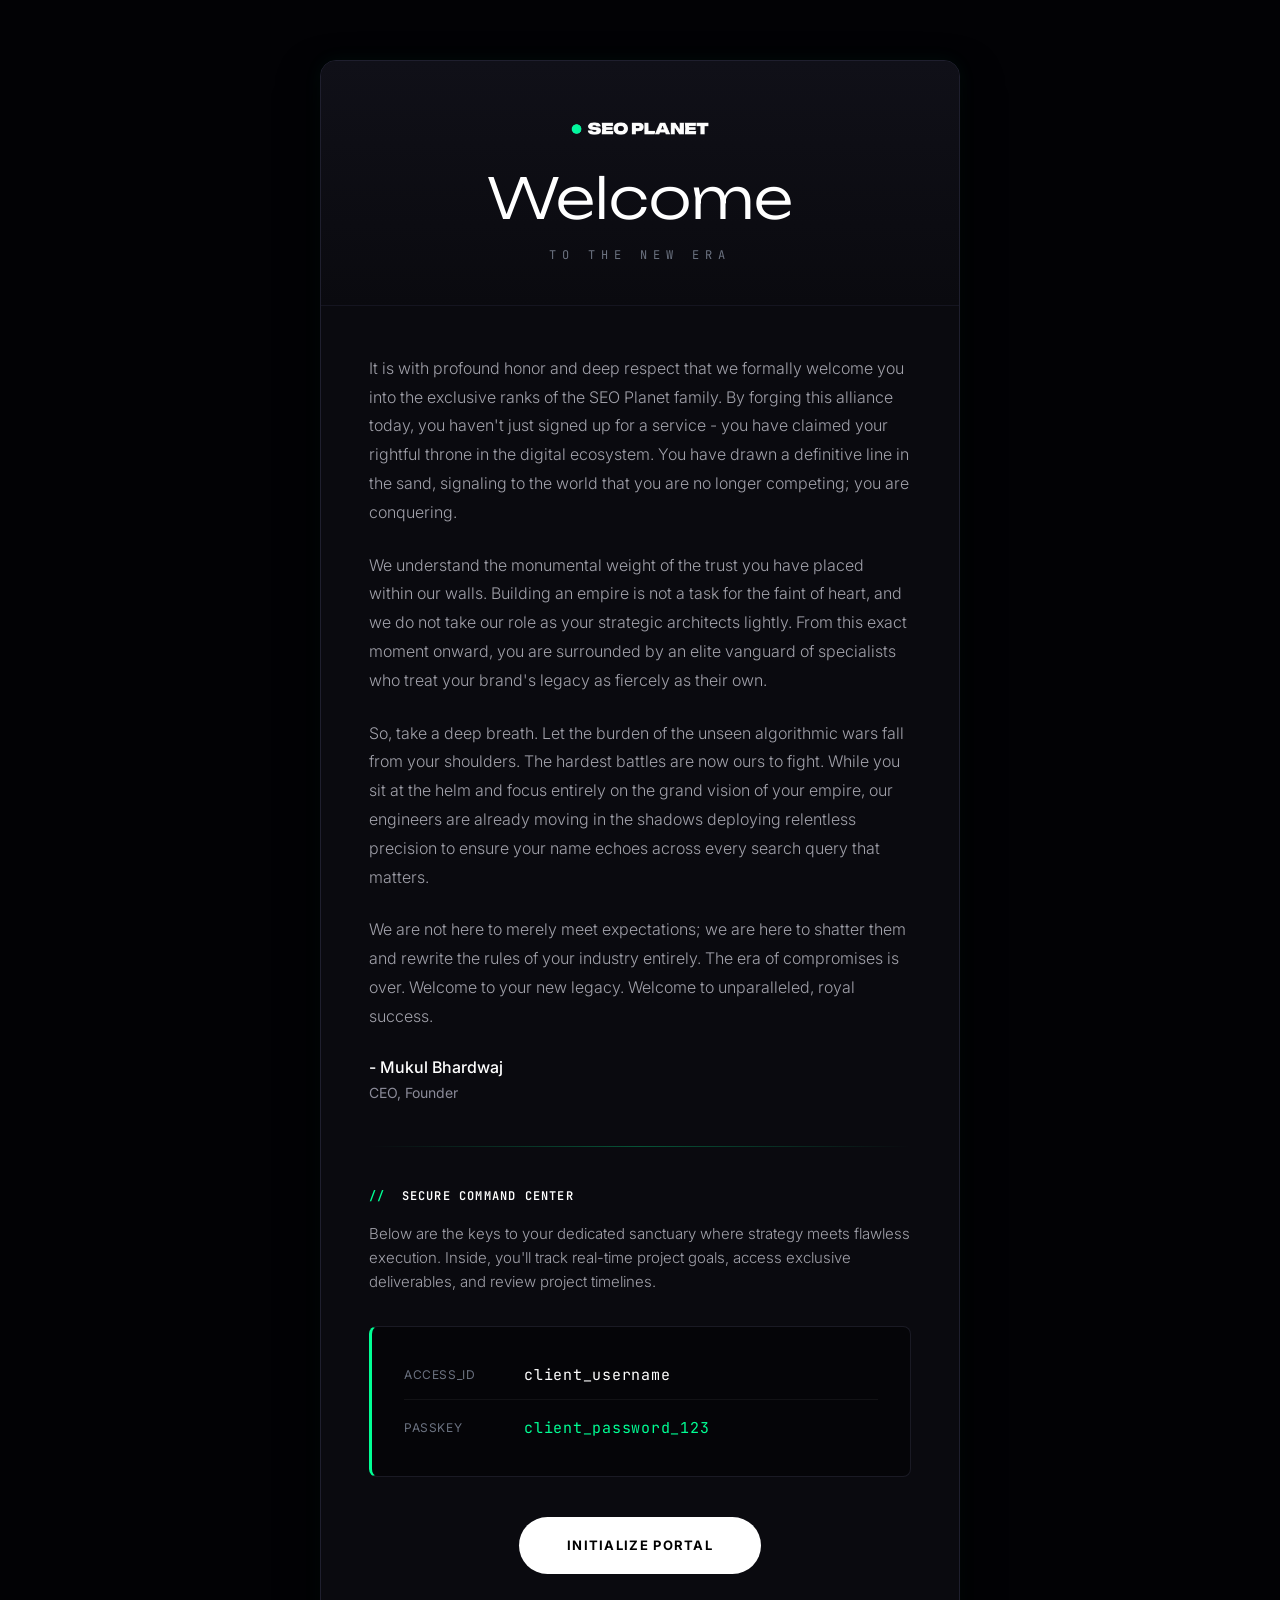
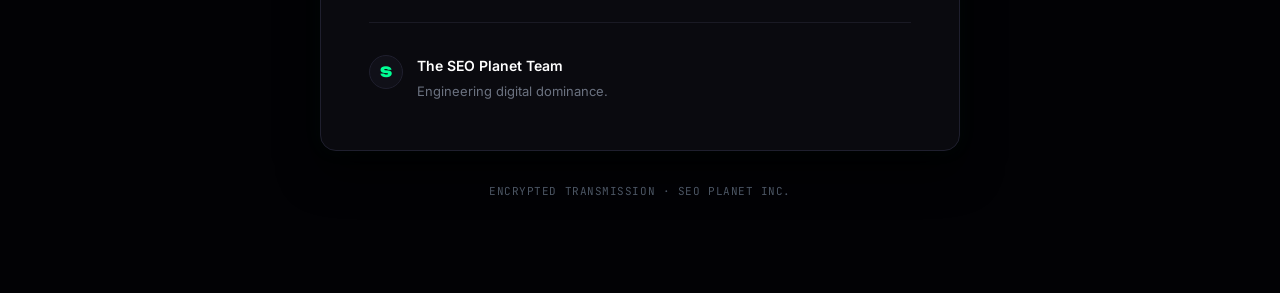
==== commit 5d223a54: "style: change welcome header to thin unbounded font" ====
--- a/email_preview.html
+++ b/email_preview.html
@@ -14,7 +14,7 @@
         <!-- Header Section -->
         <tr><td style="padding:60px 48px 40px 48px;text-align:center;background:linear-gradient(180deg, #101018 0%, #0A0A0F 100%);border-bottom:1px solid #151520;">
           <img src="frontend/public/email-logo-white.png" alt="SEO Planet" width="140" style="display:block;margin:0 auto 32px auto;border:0;" />
-          <h1 style="font-family:'Unbounded',sans-serif;font-weight:900;font-size:56px;letter-spacing:-0.05em;margin:0 0 16px 0;color:#ffffff;line-height:1.1;">
+          <h1 style="font-family:'Unbounded',sans-serif;font-weight:300;font-size:56px;letter-spacing:normal;margin:0 0 16px 0;color:#ffffff;line-height:1.1;">
             Welcome
           </h1>
           <p style="margin:0;color:#6B7280;font-size:12px;letter-spacing:6px;text-transform:uppercase;font-family:'JetBrains Mono',monospace;">
